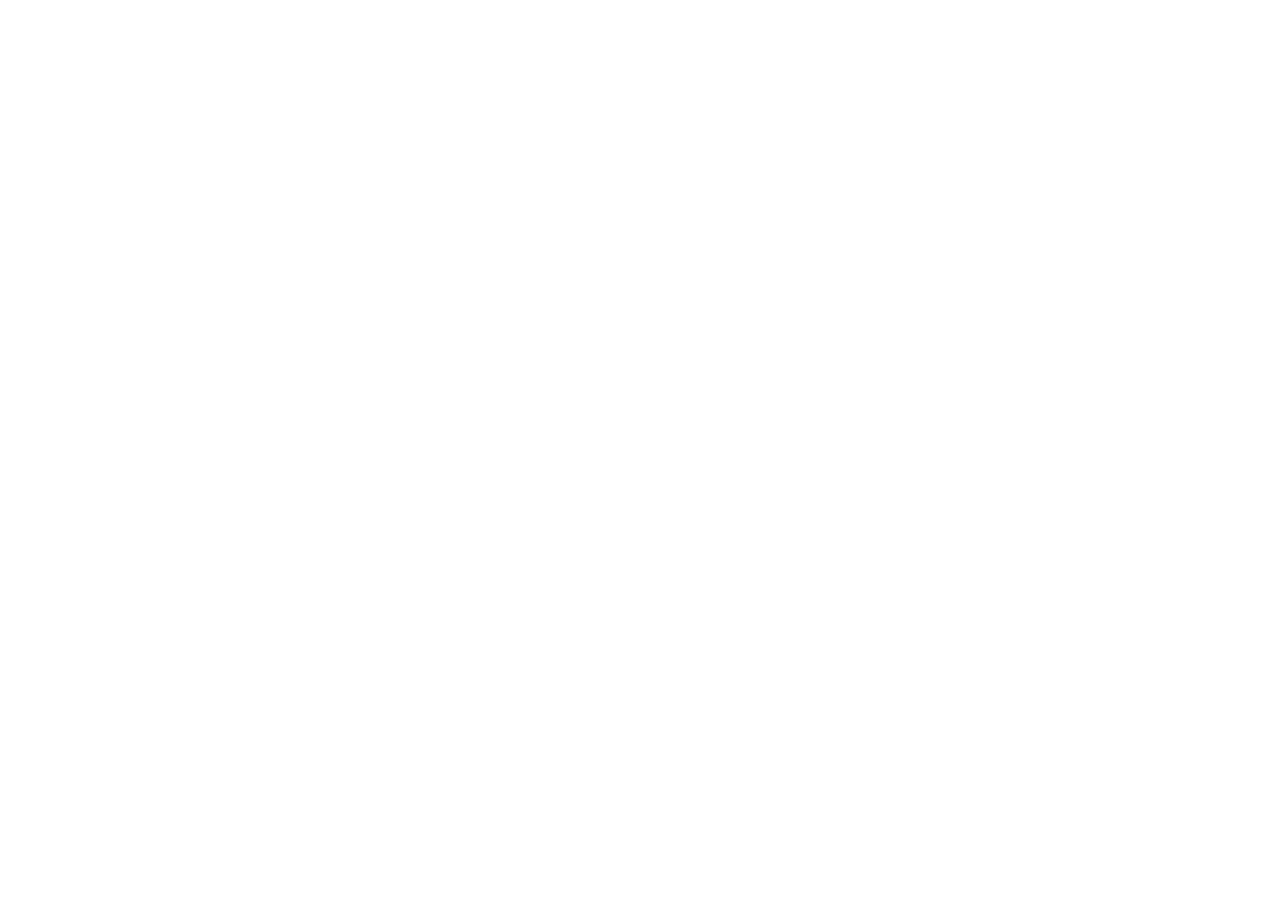
==== web/index.html @ 242f7103 "definindo estrutura web" ====
<!DOCTYPE html>
<html lang="pt-br">
<head>
  <meta charset="UTF-8">
  <meta name="viewport" content="width=device-width, initial-scale=1.0">

  <title>Le Violon | Luthieria (Exemplo de website)</title>

  <link rel="stylesheet" href="assets/css/normalize.css">
  <link rel="stylesheet" href="assets/css/reset.css">
  <link rel="stylesheet" href="assets/css/grid.css">
  <link rel="stylesheet" href="assets/css/styles.css">
</head>
<body>
  
 

  <script src="assets/js/main.js"></script>
</body>
</html>
---- web/assets/css/grid.css ----
*, *:before, *:after {
  -webkit-box-sizing: border-box; 
  -moz-box-sizing: border-box; 
  box-sizing: border-box;
}

.container {
	width: 960px;
	margin: 0 auto;
	padding: 0px;
	position: relative;
}

.container:after, .container:before {
	content: " ";
	display: table;
}

.container:after {
	clear: both;
}

.grid-1, .grid-2, .grid-3, .grid-4, .grid-5, .grid-6, .grid-7, .grid-8, .grid-9, .grid-10, .grid-11, .grid-12, .grid-13, .grid-14, .grid-15, .grid-16, .grid-1-3 {
	float: left;
	margin-left: 10px;
	margin-right: 10px;
}

.grid-1 	{width: 40px;}
.grid-2 	{width: 100px;}
.grid-3 	{width: 160px;}
.grid-4 	{width: 220px;}
.grid-5 	{width: 280px;}
.grid-6 	{width: 340px;}
.grid-7 	{width: 400px;}
.grid-8 	{width: 460px;}
.grid-9 	{width: 520px;}
.grid-10 	{width: 580px;}
.grid-11 	{width: 640px;}
.grid-12 	{width: 700px;}
.grid-13 	{width: 760px;}
.grid-14 	{width: 820px;}
.grid-15 	{width: 880px;}
.grid-16 	{width: 940px;}
.grid-1-3	{width: 300px;}
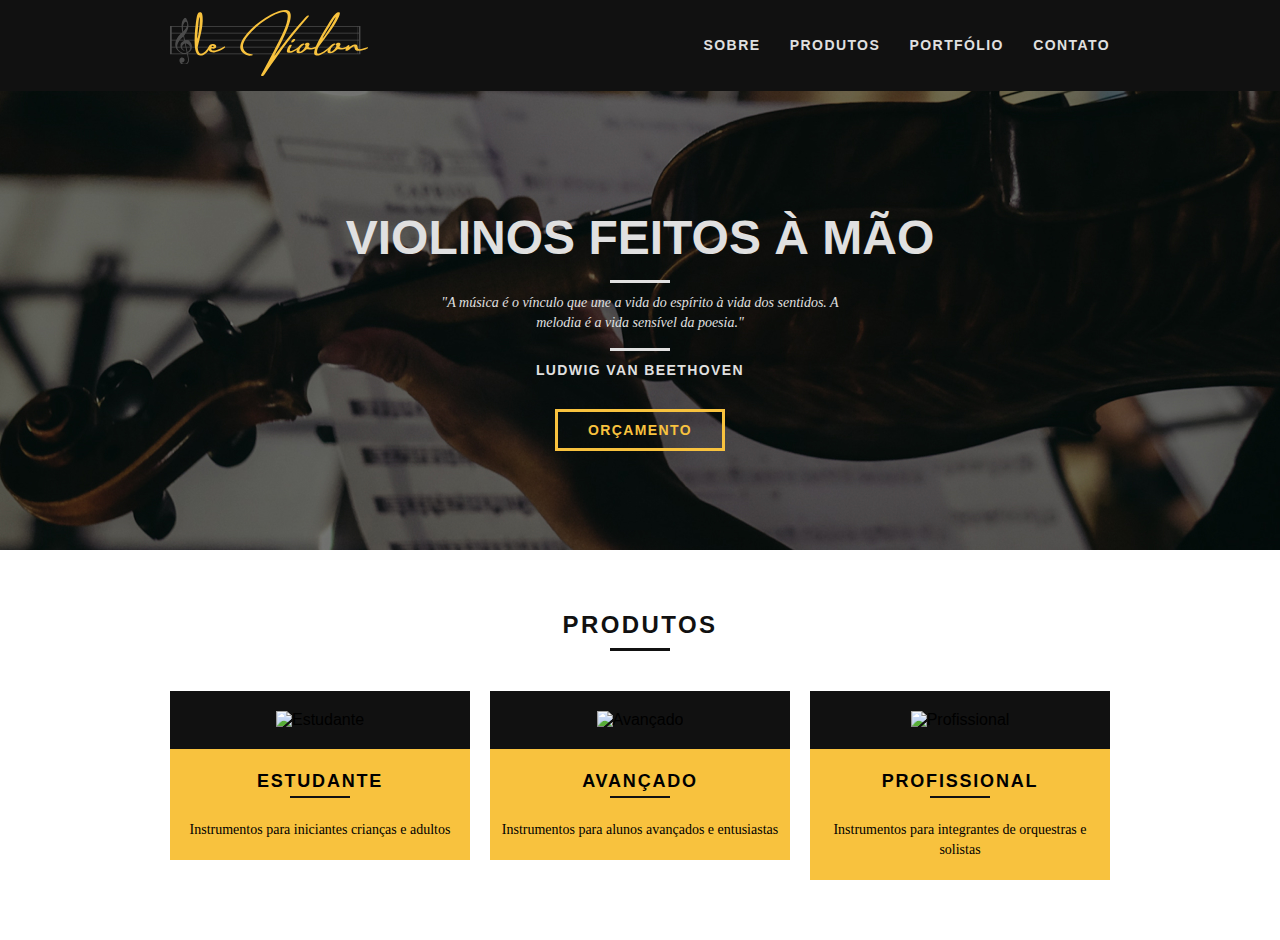
==== commit eadc1361: "header, intro, produtos" ====
--- a/web/index.html
+++ b/web/index.html
@@ -1,20 +1,77 @@
 <!DOCTYPE html>
 <html lang="pt-br">
-<head>
-  <meta charset="UTF-8">
-  <meta name="viewport" content="width=device-width, initial-scale=1.0">
+  <head>
+    <meta charset="UTF-8" />
+    <meta name="viewport" content="width=device-width, initial-scale=1.0" />
 
-  <title>Le Violon | Luthieria (Exemplo de website)</title>
+    <title>Le Violon | Luthieria (Exemplo de website)</title>
 
-  <link rel="stylesheet" href="assets/css/normalize.css">
-  <link rel="stylesheet" href="assets/css/reset.css">
-  <link rel="stylesheet" href="assets/css/grid.css">
-  <link rel="stylesheet" href="assets/css/styles.css">
-</head>
-<body>
-  
- 
+    <link rel="stylesheet" href="assets/css/normalize.css" />
+    <link rel="stylesheet" href="assets/css/reset.css" />
+    <link rel="stylesheet" href="assets/css/grid.css" />
+    <link rel="stylesheet" href="assets/css/styles.css" />
+  </head>
+  <body>
+    <header class="header">
+      <div class="container">
+        <a href="index.html" class="grid-4">
+          <img src="assets/img/logo2.svg" alt="LeViolon" />
+        </a>
+        <nav class="header_menu grid-12">
+          <ul>
+            <li><a href="sobre.html">Sobre</a></li>
+            <li><a href="produtos.html">Produtos</a></li>
+            <li><a href="portfolio.html">Portfólio</a></li>
+            <li><a href="contato.html">Contato</a></li>
+          </ul>
+        </nav>
+      </div>
+    </header>
 
-  <script src="assets/js/main.js"></script>
-</body>
-</html>+    <section class="introducao">
+      <div class="container">
+        <h1 class="titulo_grande">Violinos feitos à mão</h1>
+
+        <blockquote class="quote_externo">
+          <p>
+            "A música é o vínculo que une a vida do espírito à vida dos
+            sentidos. A melodia é a vida sensível da poesia."
+          </p>
+          <cite>LUDWIG VAN BEETHOVEN</cite>
+        </blockquote>
+        <a href="produtos.html" class="btn">Orçamento</a>
+      </div>
+    </section>
+
+    <section class="produtos container">
+      <h2 class="subtitulo">Produtos</h2>
+      <ul class="produtos_lista">
+        <li class="grid-1-3">
+          <div class="produtos_icone">
+            <img src="/assets/img/produtos/icone1.svg" alt="Estudante" />
+          </div>
+          <h3>Estudante</h3>
+          <p>Instrumentos para iniciantes crianças e adultos</p>
+        </li>
+        
+        <li class="grid-1-3">
+          <div class="produtos_icone">
+            <img src="/assets/img/produtos/icone2.svg" alt="Avançado" />
+          </div>
+          <h3>Avançado</h3>
+          <p>Instrumentos para alunos avançados e entusiastas</p>
+        </li>
+
+        <li class="grid-1-3">
+          <div class="produtos_icone">
+            <img src="/assets/img/produtos/icone3.svg" alt="Profissional" />
+          </div>
+          <h3>Profissional</h3>
+          <p>Instrumentos para integrantes de orquestras e solistas</p>
+        </li>
+      </ul>
+    </section>
+
+    <script src="assets/js/main.js"></script>
+  </body>
+</html>
--- a/web/assets/css/styles.css
+++ b/web/assets/css/styles.css
@@ -0,0 +1,182 @@
+/* Variaveis */
+:root {
+  --first-color: #F8C23E;
+
+  --black-color: #111;
+  --white-color: #e0e0e0;
+}
+
+/* Geral */
+body{
+  font-family: Arial, Helvetica, sans-serif;
+}
+
+p{
+  font-family: Georgia, 'Times New Roman', Times, serif;
+  font-size: 14px;
+  line-height: 20px;
+}
+
+.btn{
+  border: 3px solid var(--first-color);
+  padding: 10px 30px;
+  color: var(--first-color);
+  font-size: 14px;
+  text-transform: uppercase;
+  line-height: 20px;
+  letter-spacing: .1em;
+  font-weight: bold;
+  transition: .2s ease-in-out;
+}
+
+.btn:hover{
+  border-color: (var(--white-color));
+  color: var(--white-color);
+}
+
+.subtitulo{
+  font-weight: bold;
+  font-size: 24px;
+  line-height: 30px;
+  letter-spacing: .1em;
+  color: var(--black-color);
+  text-transform: uppercase;
+  text-align: center;
+  margin-bottom: 40px;
+}
+
+.subtitulo::after{
+  content: "";
+  display: block;
+  width: 60px;
+  height: 3px;
+  background: var(--black-color);
+  margin: 8px auto;
+}
+
+/* Header */
+.header {
+  position: fixed;
+  top: 0;
+  width: 100%;
+  background: var(--black-color);
+  padding: 10px 0;  
+}
+
+.header img{
+  width: 90%;
+  height: auto;
+}
+
+.header_menu {
+  text-align: right;
+}
+
+.header_menu ul li {
+  display: inline-block;
+  margin-left: 25px;
+  margin-top: 25px;
+}
+
+.header_menu ul li a{
+  text-transform: uppercase;
+  color: var(--white-color);
+  font-weight: bold;
+  letter-spacing: .1em;
+  font-size: 14px;
+  line-height: 20px;
+  padding: 10px 0;
+  transition: .2s ease-in-out;
+}
+
+.header_menu ul li a:hover{
+  color: var(--first-color);
+}
+
+/* Introdução */
+
+.introducao {
+  width: 100%;
+  height: 460px;
+  background: url(../img/bg-intro.jpg) no-repeat center;
+  background-size: cover;
+  margin-top: 90px;
+  text-align: center;
+  padding-top: 120px;
+}
+
+.introducao h1{
+  text-transform: uppercase;
+  color: var(--white-color);
+  font-size: 48px;
+  font-weight: bold;  
+}
+
+.quote_externo{
+  max-width: 400px;
+  margin: 0 auto;
+  color: var(--white-color);
+  margin-bottom: 40px;
+}
+
+.quote_externo p {
+  font-style: italic;
+}
+
+.quote_externo p::before,.quote_externo p::after{
+  content: "";
+  display: block;
+  width: 60px;
+  height: 3px;
+  background: var(--white-color);
+  margin: 15px auto 10px auto;
+} 
+
+.quote_externo cite {
+  font-style: normal;
+  font-weight: bold;
+  font-size: 14px;
+  letter-spacing: .1em;
+}
+
+/* Produtos */
+
+.produtos {
+  padding: 60px 0;
+}
+
+.produtos img{
+  width: 80%;
+}
+
+.produtos_lista li {
+  background-color: var(--first-color);
+  text-align: center;
+}
+
+.produtos_lista li h3{
+  font-weight: bold;
+  font-size: 18px;
+  line-height: 25px;
+  text-transform: uppercase;
+  letter-spacing: .1em;
+  margin-top: 20px;
+}
+
+.produtos_lista li h3::after{
+  content: "";
+  display: block;
+  width: 60px;
+  height: 2px;
+  background: var(--black-color);
+  margin: 2px auto;
+}
+
+.produtos_lista li p {
+  padding: 20px 10px;
+}
+
+.produtos_icone{
+  background-color: var(--black-color);
+  padding: 20px;  
+}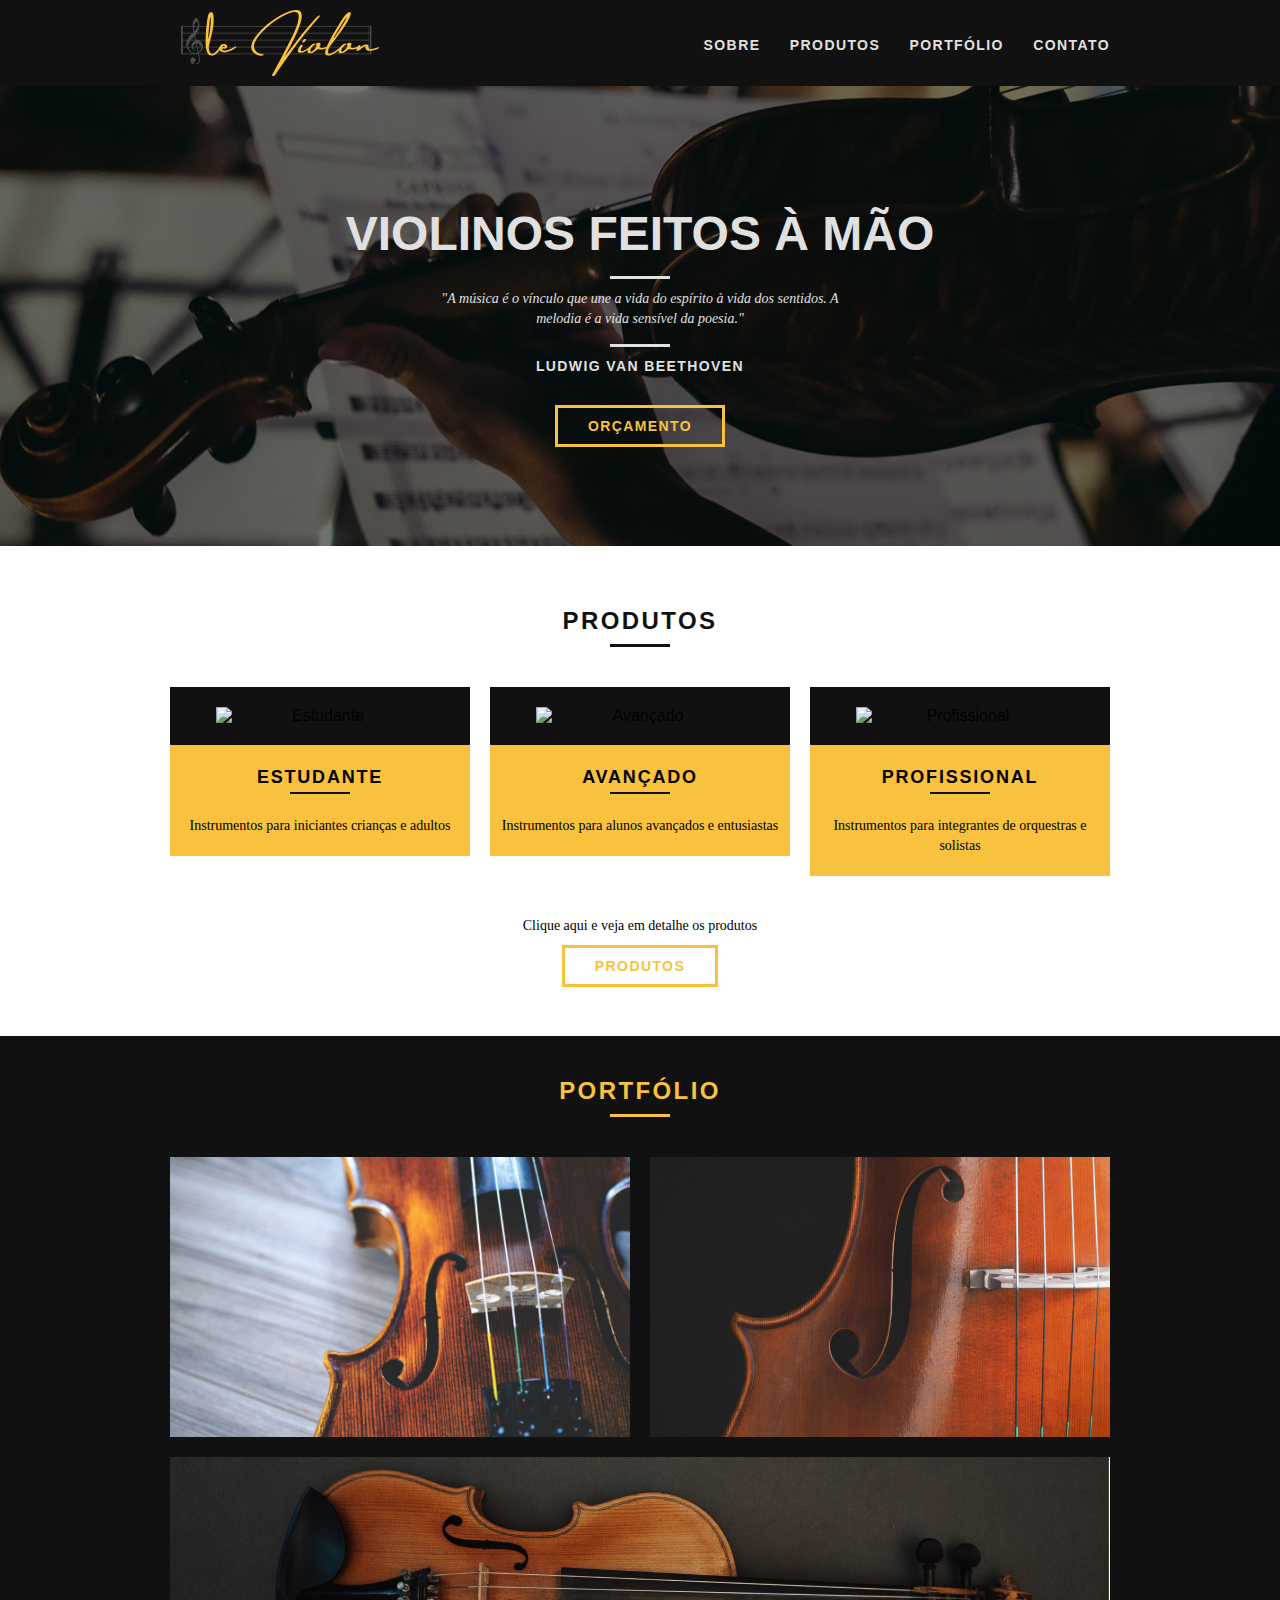
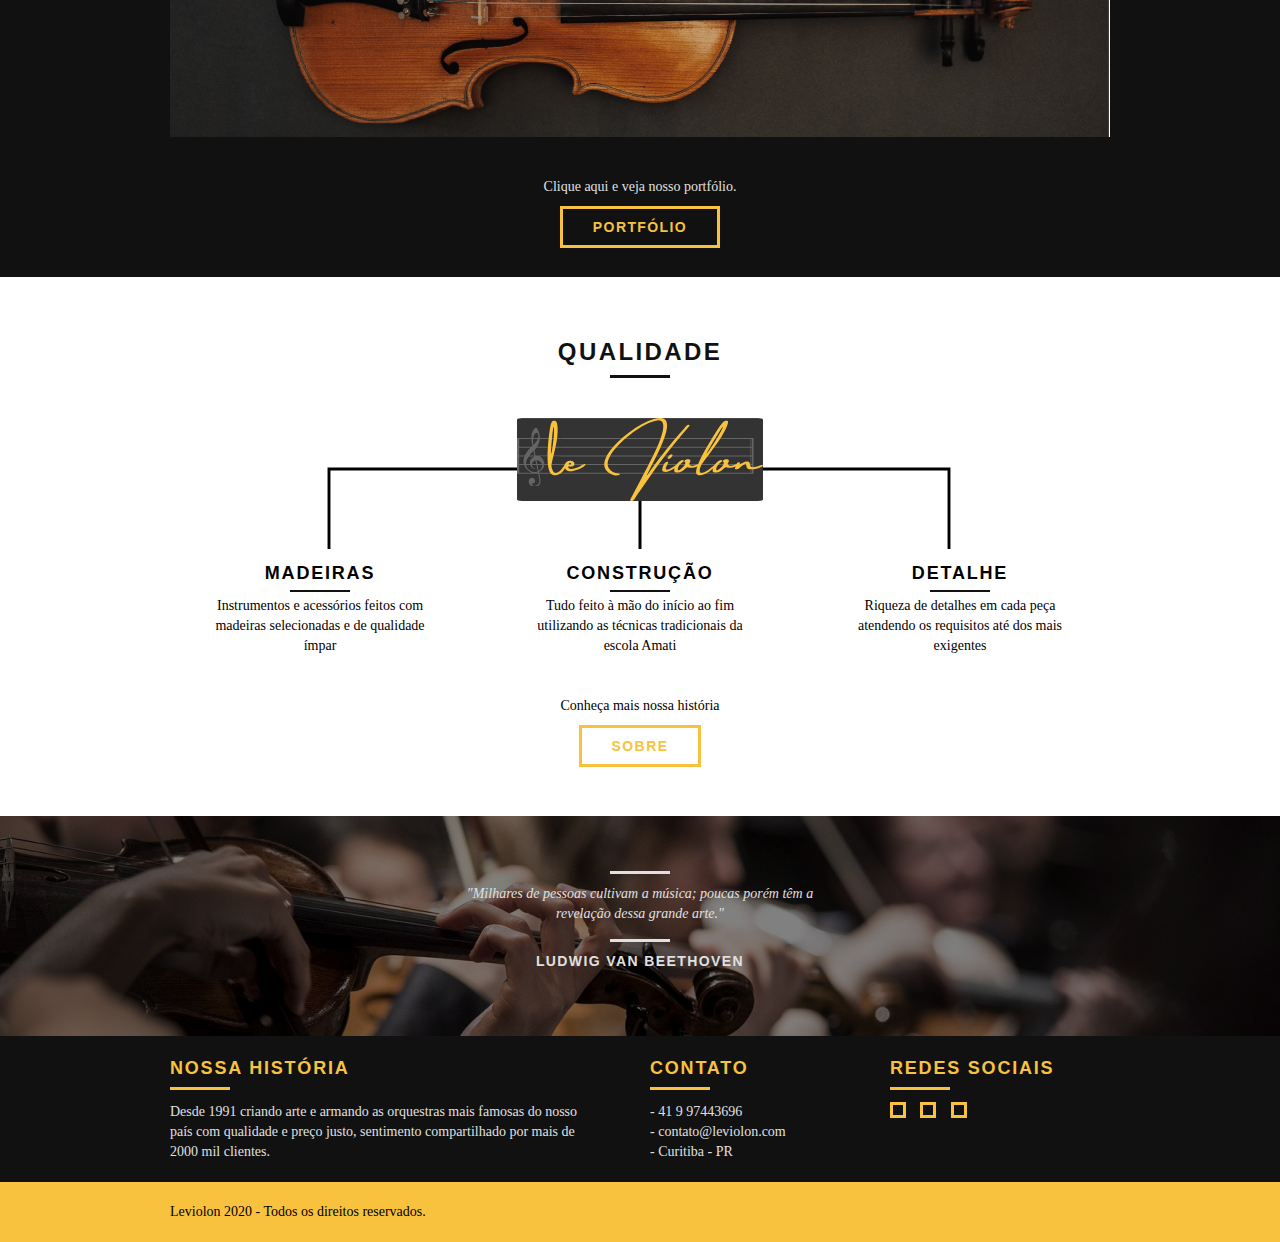
==== commit 1c6fd124: "criado responsivo de cada página" ====
--- a/web/index.html
+++ b/web/index.html
@@ -10,6 +10,7 @@
     <link rel="stylesheet" href="assets/css/reset.css" />
     <link rel="stylesheet" href="assets/css/grid.css" />
     <link rel="stylesheet" href="assets/css/styles.css" />
+    <link rel="stylesheet" href="assets/css/responsivo.css" />
   </head>
   <body>
     <header class="header">
@@ -53,7 +54,7 @@
           <h3>Estudante</h3>
           <p>Instrumentos para iniciantes crianças e adultos</p>
         </li>
-        
+
         <li class="grid-1-3">
           <div class="produtos_icone">
             <img src="/assets/img/produtos/icone2.svg" alt="Avançado" />
@@ -70,8 +71,121 @@
           <p>Instrumentos para integrantes de orquestras e solistas</p>
         </li>
       </ul>
+
+      <div class="call">
+        <p>Clique aqui e veja em detalhe os produtos</p>
+        <a href="produtos.html" class="btn btn-preto">Produtos</a>
+      </div>
+    </section>
+    <!--Fecha produtos-->
+
+    <section class="portfolio">
+      <div class="container">
+        <h2 class="subtitulo">Portfólio</h2>
+        <ul class="portfolio_lista">
+          <li class="grid-8"><img src="./assets/img/foto1.jpg" alt="" /></li>
+          <li class="grid-8"><img src="./assets/img/foto2.jpg" alt="" /></li>
+          <li class="grid-16"><img src="./assets/img/foto3.jpg" alt="" /></li>
+        </ul>
+        <div class="call">
+          <p>Clique aqui e veja nosso portfólio.</p>
+          <a href="portfolio.html" class="btn">Portfólio</a>
+        </div>
+      </div>
     </section>
 
+    <section class="qualidade container">
+      <h2 class="subtitulo">Qualidade</h2>
+      <img src="./assets/img/LogoQualidade.svg" alt="logoqualidade" />
+      <ul class="qualidade_lista">
+        <li class="grid-1-3">
+          <h3>Madeiras</h3>
+          <p>
+            Instrumentos e acessórios feitos com madeiras selecionadas e de
+            qualidade ímpar
+          </p>
+        </li>
+        <li class="grid-1-3">
+          <h3>Construção</h3>
+          <p>
+            Tudo feito à mão do início ao fim utilizando as técnicas
+            tradicionais da escola Amati
+          </p>
+        </li>
+        <li class="grid-1-3">
+          <h3>Detalhe</h3>
+          <p>
+            Riqueza de detalhes em cada peça atendendo os requisitos até dos
+            mais exigentes
+          </p>
+        </li>
+      </ul>
+      <div class="call">
+        <p>Conheça mais nossa história</p>
+        <a href="sobre.html" class="btn btn-preto">Sobre</a>
+      </div>
+    </section>
+
+    <section class="quebra">
+      <blockquote class="quote_externo container">
+        <p>
+          "Milhares de pessoas cultivam a música; poucas porém têm a revelação
+          dessa grande arte."
+        </p>
+        <cite>LUDWIG VAN BEETHOVEN</cite>
+      </blockquote>
+    </section>
+
+    <footer>
+      <div class="footer">
+        <div class="container">
+          <div class="grid-8 footer-historia">
+            <h3>Nossa História</h3>
+            <p>
+              Desde 1991 criando arte e armando as orquestras mais famosas do
+              nosso país com qualidade e preço justo, sentimento compartilhado
+              por mais de 2000 mil clientes.
+            </p>
+          </div>
+
+          <div class="grid-4 footer-contato">
+            <h3>Contato</h3>
+            <ul>
+              <li>- 41 9 97443696</li>
+              <li>- contato@leviolon.com</li>
+              <li>- Curitiba - PR</li>
+            </ul>
+          </div>
+
+          <div class="grid-4 footer-redes">
+            <h3>Redes Sociais</h3>
+            <ul>
+              <li>
+                <a href="#" target="_blank"
+                  ><img src="/assets/img/sociais/facebook.svg" alt=""
+                /></a>
+              </li>
+              <li>
+                <a href="#" target="_blank"
+                  ><img src="/assets/img/sociais/instagram.svg" alt=""
+                /></a>
+              </li>
+              <li>
+                <a href="#" target="_blank"
+                  ><img src="/assets/img/sociais/youtube.svg" alt=""
+                /></a>
+              </li>
+            </ul>
+          </div>
+        </div>
+      </div>
+
+      <div class="copyright">
+        <div class="container">
+          <p class="grid-16">Leviolon 2020 - Todos os direitos reservados.</p>
+        </div>
+      </div>
+    </footer>
     <script src="assets/js/main.js"></script>
   </body>
 </html>
--- a/web/assets/css/grid.css
+++ b/web/assets/css/grid.css
@@ -1,45 +1,184 @@
-*, *:before, *:after {
-  -webkit-box-sizing: border-box; 
-  -moz-box-sizing: border-box; 
+*,
+*:before,
+*:after {
+  -webkit-box-sizing: border-box;
+  -moz-box-sizing: border-box;
   box-sizing: border-box;
 }
 
 .container {
-	width: 960px;
-	margin: 0 auto;
-	padding: 0px;
-	position: relative;
+  width: 960px;
+  margin: 0 auto;
+  padding: 0px;
+  position: relative;
 }
 
-.container:after, .container:before {
-	content: " ";
-	display: table;
+.container:after,
+.container:before {
+  content: " ";
+  display: table;
 }
 
 .container:after {
-	clear: both;
+  clear: both;
 }
 
-.grid-1, .grid-2, .grid-3, .grid-4, .grid-5, .grid-6, .grid-7, .grid-8, .grid-9, .grid-10, .grid-11, .grid-12, .grid-13, .grid-14, .grid-15, .grid-16, .grid-1-3 {
-	float: left;
-	margin-left: 10px;
-	margin-right: 10px;
+.grid-1,
+.grid-2,
+.grid-3,
+.grid-4,
+.grid-5,
+.grid-6,
+.grid-7,
+.grid-8,
+.grid-9,
+.grid-10,
+.grid-11,
+.grid-12,
+.grid-13,
+.grid-14,
+.grid-15,
+.grid-16,
+.grid-1-3 {
+  float: left;
+  margin-left: 10px;
+  margin-right: 10px;
 }
 
-.grid-1 	{width: 40px;}
-.grid-2 	{width: 100px;}
-.grid-3 	{width: 160px;}
-.grid-4 	{width: 220px;}
-.grid-5 	{width: 280px;}
-.grid-6 	{width: 340px;}
-.grid-7 	{width: 400px;}
-.grid-8 	{width: 460px;}
-.grid-9 	{width: 520px;}
-.grid-10 	{width: 580px;}
-.grid-11 	{width: 640px;}
-.grid-12 	{width: 700px;}
-.grid-13 	{width: 760px;}
-.grid-14 	{width: 820px;}
-.grid-15 	{width: 880px;}
-.grid-16 	{width: 940px;}
-.grid-1-3	{width: 300px;}+.grid-1 {
+  width: 40px;
+}
+.grid-2 {
+  width: 100px;
+}
+.grid-3 {
+  width: 160px;
+}
+.grid-4 {
+  width: 220px;
+}
+.grid-5 {
+  width: 280px;
+}
+.grid-6 {
+  width: 340px;
+}
+.grid-7 {
+  width: 400px;
+}
+.grid-8 {
+  width: 460px;
+}
+.grid-9 {
+  width: 520px;
+}
+.grid-10 {
+  width: 580px;
+}
+.grid-11 {
+  width: 640px;
+}
+.grid-12 {
+  width: 700px;
+}
+.grid-13 {
+  width: 760px;
+}
+.grid-14 {
+  width: 820px;
+}
+.grid-15 {
+  width: 880px;
+}
+.grid-16 {
+  width: 940px;
+}
+.grid-1-3 {
+  width: 300px;
+}
+
+@media only screen and (min-width: 788px) and (max-width: 979px) {
+  .container {
+    width: 768px;
+  }
+
+  .grid-1 {
+    width: 28px;
+  }
+  .grid-2 {
+    width: 76px;
+  }
+  .grid-3 {
+    width: 124px;
+  }
+  .grid-4 {
+    width: 172px;
+  }
+  .grid-5 {
+    width: 220px;
+  }
+  .grid-6 {
+    width: 268px;
+  }
+  .grid-7 {
+    width: 316px;
+  }
+  .grid-8 {
+    width: 364px;
+  }
+  .grid-9 {
+    width: 412px;
+  }
+  .grid-10 {
+    width: 460px;
+  }
+  .grid-11 {
+    width: 508px;
+  }
+  .grid-12 {
+    width: 556px;
+  }
+  .grid-13 {
+    width: 604px;
+  }
+  .grid-14 {
+    width: 652px;
+  }
+  .grid-15 {
+    width: 700px;
+  }
+  .grid-16 {
+    width: 748px;
+  }
+  .grid-1-3 {
+    width: 236px;
+  }
+}
+
+@media only screen and (max-width: 787px) {
+  .container {
+    width: 300px;
+  }
+
+  .grid-1,
+  .grid-2,
+  .grid-3,
+  .grid-4,
+  .grid-5,
+  .grid-6,
+  .grid-7,
+  .grid-8,
+  .grid-9,
+  .grid-10,
+  .grid-11,
+  .grid-12,
+  .grid-13,
+  .grid-14,
+  .grid-15,
+  .grid-16,
+  .grid-1-3 {
+	width: 300px;
+	margin: 0 0 20px 0;
+	float: none;
+  }
+}
--- a/web/assets/css/styles.css
+++ b/web/assets/css/styles.css
@@ -17,6 +17,12 @@
   line-height: 20px;
 }
 
+img {
+  display: block;
+  margin: auto;  
+  max-width: 100%;
+}
+
 .btn{
   border: 3px solid var(--first-color);
   padding: 10px 30px;
@@ -34,6 +40,11 @@
   color: var(--white-color);
 }
 
+.btn.btn-preto:hover{
+  color: var(--black-color);
+  border-color: var(--black-color);
+}
+
 .subtitulo{
   font-weight: bold;
   font-size: 24px;
@@ -54,13 +65,32 @@
   margin: 8px auto;
 }
 
+.subtitulo-interno{
+  font-weight: bold;
+  font-size: 24px;
+  line-height: 30px;
+  letter-spacing: .1em;
+  color: var(--black-color);
+  text-transform: uppercase;
+  margin-bottom: 20px;  
+}
+
+.subtitulo-interno::after{
+  content: "";
+  display: block;
+  width: 60px;
+  height: 3px;
+  background: var(--black-color);  
+  margin: 8px 0;
+}
 /* Header */
 .header {
   position: fixed;
   top: 0;
   width: 100%;
   background: var(--black-color);
-  padding: 10px 0;  
+  padding: 10px 0; 
+  z-index: 10;
 }
 
 .header img{
@@ -93,6 +123,10 @@
   color: var(--first-color);
 }
 
+.header_menu ul li a.menu_ativo{
+  color: var(--first-color);
+}
+
 /* Introdução */
 
 .introducao {
@@ -100,7 +134,7 @@
   height: 460px;
   background: url(../img/bg-intro.jpg) no-repeat center;
   background-size: cover;
-  margin-top: 90px;
+  margin-top: 86px;
   text-align: center;
   padding-top: 120px;
 }
@@ -139,6 +173,31 @@
   letter-spacing: .1em;
 }
 
+/* Introdução interna */
+.introducao-interna {
+  width: 100%;
+  margin-top: 86px;
+  height: 160px;
+  text-align: center;
+  color: var(--white-color);
+  padding-top: 40px;
+}
+
+.introducao-interna h1{
+  text-transform: uppercase;
+  font-size: 36px;
+  font-weight: bold;  
+}
+
+.introducao-interna h1:after {
+  content: "";
+  display: block;
+  width: 60px;
+  height: 3px;
+  background: var(--white-color);
+  margin: 6px auto 10px auto;
+}
+
 /* Produtos */
 
 .produtos {
@@ -179,4 +238,161 @@
 .produtos_icone{
   background-color: var(--black-color);
   padding: 20px;  
+}
+
+.call {
+  text-align: center;
+  padding-top: 40px;
+  clear: both;
+}
+
+.call p {
+  margin-bottom: 20px;
+}
+
+/* PORTFÓLIO */
+
+.portfolio {
+  width: 100%;
+  background: var(--black-color);
+  padding: 40px 0;
+}
+
+.portfolio .subtitulo {
+  color: var(--first-color);
+}
+
+.portfolio .subtitulo::after{
+  background: var(--first-color);
+}
+
+.portfolio_lista li:last-child{
+  margin-top: 20px;
+}
+
+.portfolio .call p {
+  color: var(--white-color);
+}
+
+/* QUALIDADE */
+
+.qualidade {
+  padding: 60px 0;
+}
+
+.qualidade::after{
+  content: "";
+  width: 634px;
+  height: 83px;
+  display: block;
+  background: url("../img/linhas-qualidade.svg") no-repeat center;
+  position: absolute;
+  top: 189px;
+  right: 164px;
+  z-index: -1;
+}
+
+.qualidade img {
+  border-radius: 2%;
+  margin: 0 auto;  
+}
+
+.qualidade_lista{
+  padding-top: 40px;
+  overflow: auto; /* clear fix */
+}
+
+.qualidade_lista li {
+  text-align: center;
+  padding: 0 40px;
+}
+
+.qualidade_lista li h3{
+  font-weight: bold;
+  font-size: 18px;
+  line-height: 25px;
+  text-transform: uppercase;
+  letter-spacing: .1em;
+  margin-top: 20px;
+}
+
+.qualidade_lista li h3::after{
+  content: "";
+  display: block;
+  width: 60px;
+  height: 2px;
+  background: var(--black-color);
+  margin: 4px auto;
+}
+
+.quebra {
+  width: 100%;
+  height: 220px;
+  background: url("../img/bg-footer.jpg") no-repeat center;
+  background-size: cover;
+  text-align: center;
+  padding-top: 40px;
+}
+
+.quebra .quote-externo {
+  max-width: 400px;
+}
+
+/* FOOTER */
+
+.footer {
+  width: 100%;
+  background: var(--black-color);
+  color: var(--white-color);
+  padding: 20px 0;
+}
+
+.footer h3 {
+  text-transform: uppercase;
+  font-size: 18px;
+  line-height: 25px;
+  color: var(--first-color);
+  letter-spacing: .1em;
+  font-weight: bold;
+}
+
+.footer h3:after {
+  content: "";
+  display: block;
+  width: 60px;
+  height: 3px;
+  background: var(--first-color);
+  margin: 6px 0 12px 0;
+}
+
+.footer-historia {
+  padding-right: 40px;
+}
+
+.footer-contato ul li {
+  font-size: 14px;
+  line-height: 20px;
+  font-family: Georgia, 'Times New Roman', Times, serif;
+}
+
+.footer-redes ul li {
+  display: inline-block;
+  margin-right: 10px;
+}
+
+.footer-redes ul li a {
+  border: 3px solid #F8C23E;
+  display: block;
+  padding: 5px;
+  transition: .2s ease-in-out;
+}
+
+.footer-redes ul li a:hover {
+  border-color: #fff;
+}
+
+.copyright {
+  width: 100%;
+  background: var(--first-color);
+  padding: 20px 0;
 }--- a/web/assets/css/responsivo.css
+++ b/web/assets/css/responsivo.css
@@ -0,0 +1,165 @@
+/* Estilo para tablet */
+@media only screen and (min-width: 788px) and (max-width: 979px) {
+  .header {
+    padding: 20px;
+  }
+
+  /*Qualidade home*/
+  .qualidade::after {
+    right: 69px;
+  }
+
+  .qualidade_lista li {
+    text-align: center;
+    padding: 0 10px;
+  }
+
+  /* Produto*/
+  .produto_item h2 {
+    top: -150px;
+    margin-bottom: -56px;
+  }
+
+  .produto_icone {    
+    padding: 23px 0;
+  }
+
+  .produto_info p {    
+    height: 122px;
+    font-size: 14px;
+    line-height: 20px;
+    padding: 20px 30px;
+  }
+
+  .produto_info ul li {
+    width: 181px;
+    height: 49px;
+  }
+
+  /*Footer*/
+  .footer-redes ul li a {
+    border: 3px solid #f8c23e;
+    display: block;
+    padding: 5px;
+    transition: 0.2s ease-in-out;
+  }
+
+  .footer-redes ul li a img {
+    width: 26px;
+    height: 26px;
+  }
+} /*Fim tablet*/
+
+/* Estilo para Smartphones */
+@media only screen and (max-width: 787px) {
+  .header {
+    position: relative;
+    padding-bottom: 0;
+  }
+
+  .header img {
+    margin: 0 auto 20px auto;
+  }
+
+  .header_menu {
+    text-align: center;
+  }
+
+  .header_menu ul li {
+    margin: 5px;
+  }
+
+  .header_menu ul li a {
+    text-transform: uppercase;
+    border: 3px solid #fff;
+    width: 136px;
+    display: block;
+    float: left;
+  }
+
+  .header_menu ul li a:hover {
+    border-color: #f8c23e;
+  }
+
+  .header_menu ul li a.menu_ativo {
+    border-color: #f8c23e;
+  }
+
+  /*Introdução*/
+  .introducao {
+    margin-top: 0;
+    padding-top: 40px;
+    background: url("../img/bg-intro-mobile.jpg") no-repeat center;
+    background-size: cover;
+  }
+
+  .introducao h1 {
+    font-size: 36px;
+  }
+
+  /* Introdução interna */
+  .introducao-interna {
+    margin-top: 0px;
+  }
+
+  /*Sobre*/
+  .missao_sobre p {
+    padding-right: 0px;
+    font-size: 14px;
+    line-height: 25px;
+  }
+
+  .missao_sobre ul li {
+    font-size: 14px;
+    line-height: 25px;
+  }
+  /*Call*/
+  .call {
+    padding-top: 10px;
+  }
+
+  /*Qualidade home*/
+  .qualidade::after {
+    display: none;
+  }
+
+  /* Produto*/
+  .produto_item h2 {
+    top: -100px;
+    margin-bottom: -70px;
+  }
+
+  .produto_icone {    
+    padding: 23px 0;
+  }
+
+  .produto_info p {    
+    height: auto;
+    font-size: 14px;
+    line-height: 20px;
+    padding: 20px 30px;
+  }
+
+  .produto_info ul li {
+    width: 149px;
+    height: 49px;
+    font-size: 14px;
+    line-height: 20px;
+    padding-top: 14px;
+  }
+
+  .form {
+    padding-right: 0px;
+  }
+
+  .orcamento_dados ul {
+    padding-right: 0px;
+}
+
+/*Contato*/
+.form_contato {
+  padding-right: 0px;
+  margin-bottom: 40px;
+}
+
+} /*Fim mobile*/
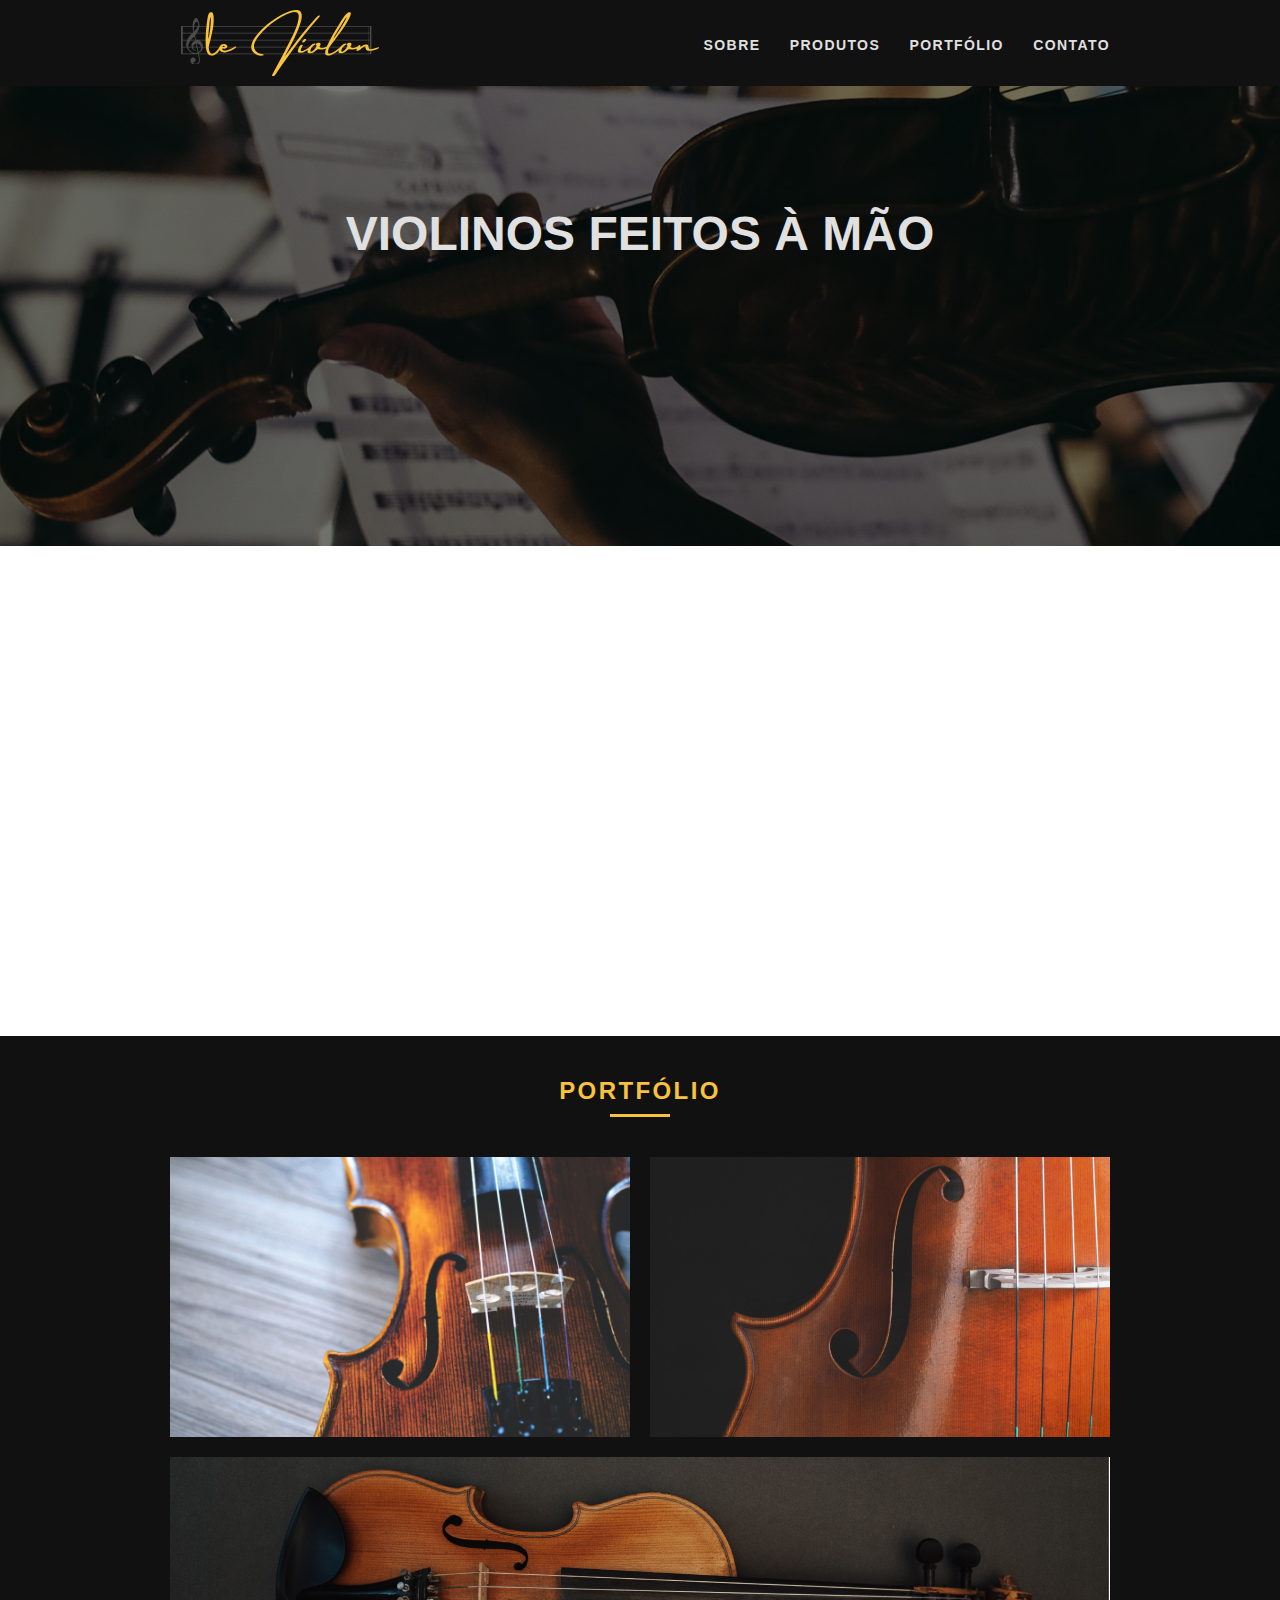
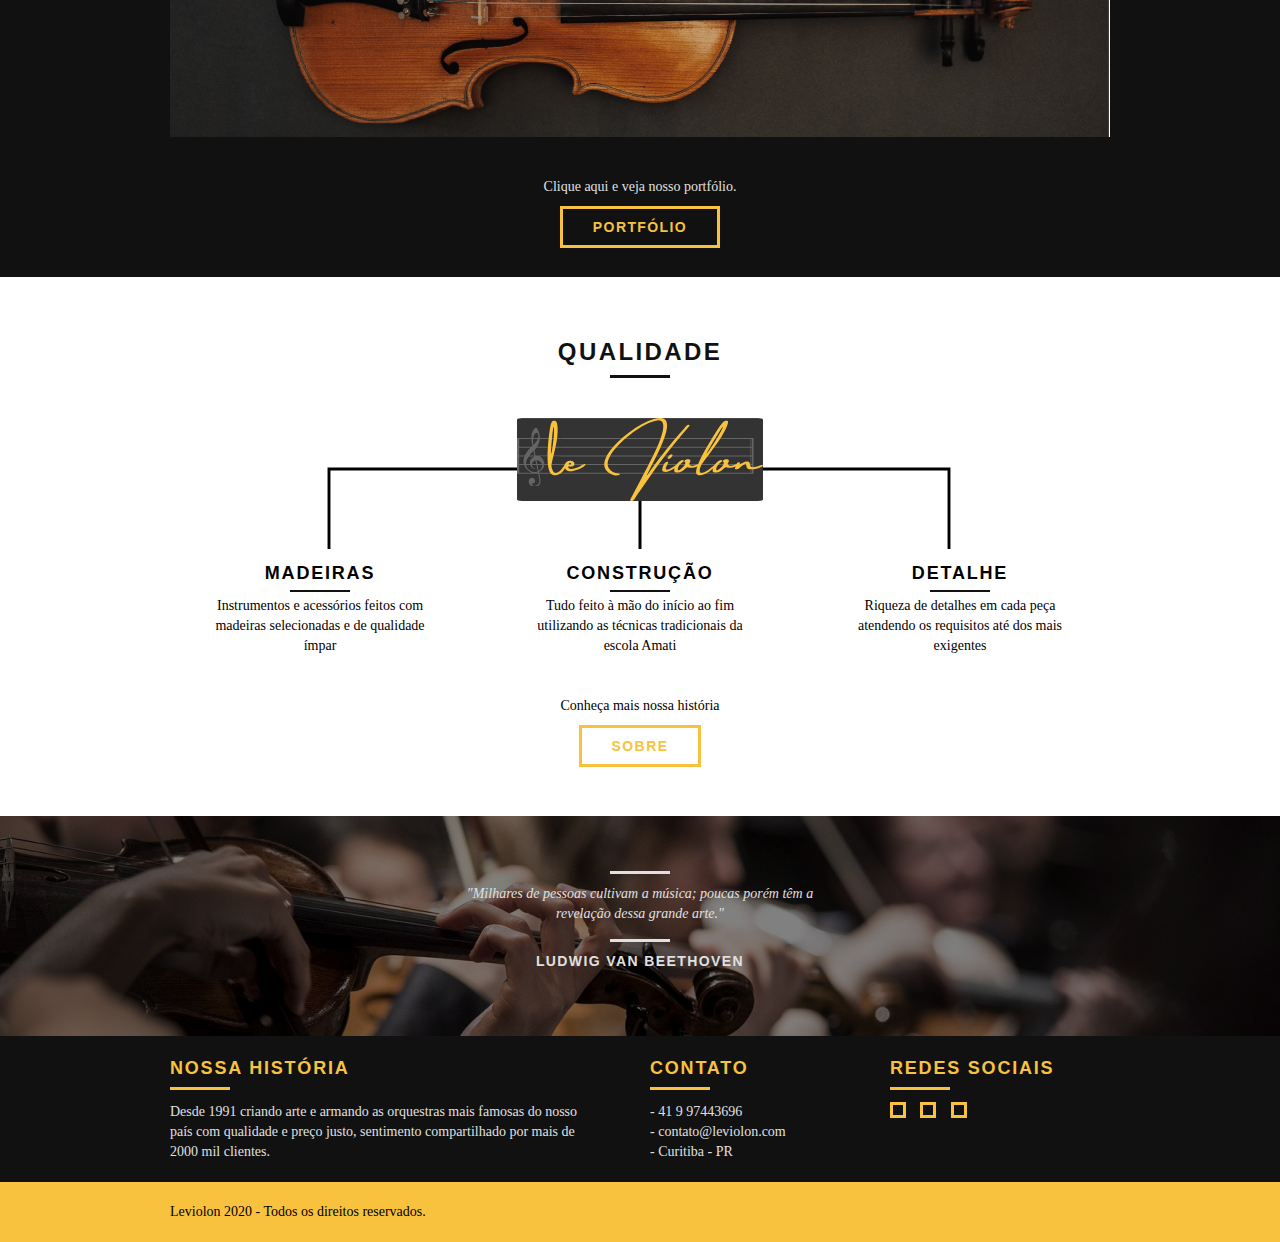
==== commit 1807ed1d: "Animações e formulários" ====
--- a/web/index.html
+++ b/web/index.html
@@ -11,6 +11,7 @@
     <link rel="stylesheet" href="assets/css/grid.css" />
     <link rel="stylesheet" href="assets/css/styles.css" />
     <link rel="stylesheet" href="assets/css/responsivo.css" />
+    <script>document.documentElement.classList.add("js");</script>
   </head>
   <body>
     <header class="header">
@@ -31,20 +32,20 @@
 
     <section class="introducao">
       <div class="container">
-        <h1 class="titulo_grande">Violinos feitos à mão</h1>
+        <h1 class="fadeInDown" data-anime="400">Violinos feitos à mão</h1>
 
-        <blockquote class="quote_externo">
+        <blockquote class="quote_externo fadeInDown" data-anime="800">
           <p>
             "A música é o vínculo que une a vida do espírito à vida dos
             sentidos. A melodia é a vida sensível da poesia."
           </p>
           <cite>LUDWIG VAN BEETHOVEN</cite>
         </blockquote>
-        <a href="produtos.html" class="btn">Orçamento</a>
+        <a href="produtos.html" class="btn" data-anime="1200">Orçamento</a>
       </div>
     </section>
 
-    <section class="produtos container">
+    <section class="produtos container fadeInDown" data-anime="1600">
       <h2 class="subtitulo">Produtos</h2>
       <ul class="produtos_lista">
         <li class="grid-1-3">
@@ -186,6 +187,8 @@
         </div>
       </div>
     </footer>
+    <script src="assets/js/simple-slide.js"></script>
+    <script src="assets/js/simple-anime.js"></script>
     <script src="assets/js/main.js"></script>
   </body>
 </html>
--- a/web/assets/css/styles.css
+++ b/web/assets/css/styles.css
@@ -395,4 +395,84 @@
   width: 100%;
   background: var(--first-color);
   padding: 20px 0;
+}
+
+/*JAVASCRIPT*/
+/* Css do slide */
+.js [data-slide] {
+  position: relative;
+}
+.js [data-slide] > * {
+  position: absolute;
+  top: 0px;
+  opacity: 0;
+}
+.js [data-slide] > .active {
+  position: relative;
+  opacity: 1;
+  transition: opacity 500ms;
+  z-index: 1;
+}
+
+.js [data-slide-nav] {
+  display: block;
+  text-align: center;
+  margin-top: 20px;
+}
+
+.js [data-slide-nav] button {
+  display: inline-block;
+  width: 12px;
+  height: 12px;
+  margin: 4px;
+  border: none;
+  padding: 0px;
+  border-radius: 6px;
+  text-indent: -99px;
+  overflow: hidden;
+  background: #1d1d1d;
+  cursor: pointer;
+}
+
+.js [data-slide-nav] button.active {
+  background: #F8C23E;
+}
+
+/*CSS animação*/
+.js [data-anime] {
+  opacity: 0;
+}
+
+/* 7 CSS personalizado dependendo da animação desejada */
+.js .fadeInDown {
+  transform: translate3d(0,-20px,0);
+}
+.js .fadeInUp {
+  transform: translate3d(0,20px,0);
+}
+.js .fadeInRight {
+  transform: translate3d(20px,0,0);
+}
+.js .fadeInLeft {
+  transform: translate3d(-20px,0,0);
+}
+
+.js .anime {
+  opacity: 1;
+  transform: none;
+  transition: transform .8s, opacity .8s;
+}
+
+.nao-aparece {
+  visibility: hidden;
+  position: absolute;
+  height: 0px;
+}
+
+#form-sucesso {
+  color: #31aa39
+}
+
+#form-erro {
+  color: #f64540
 }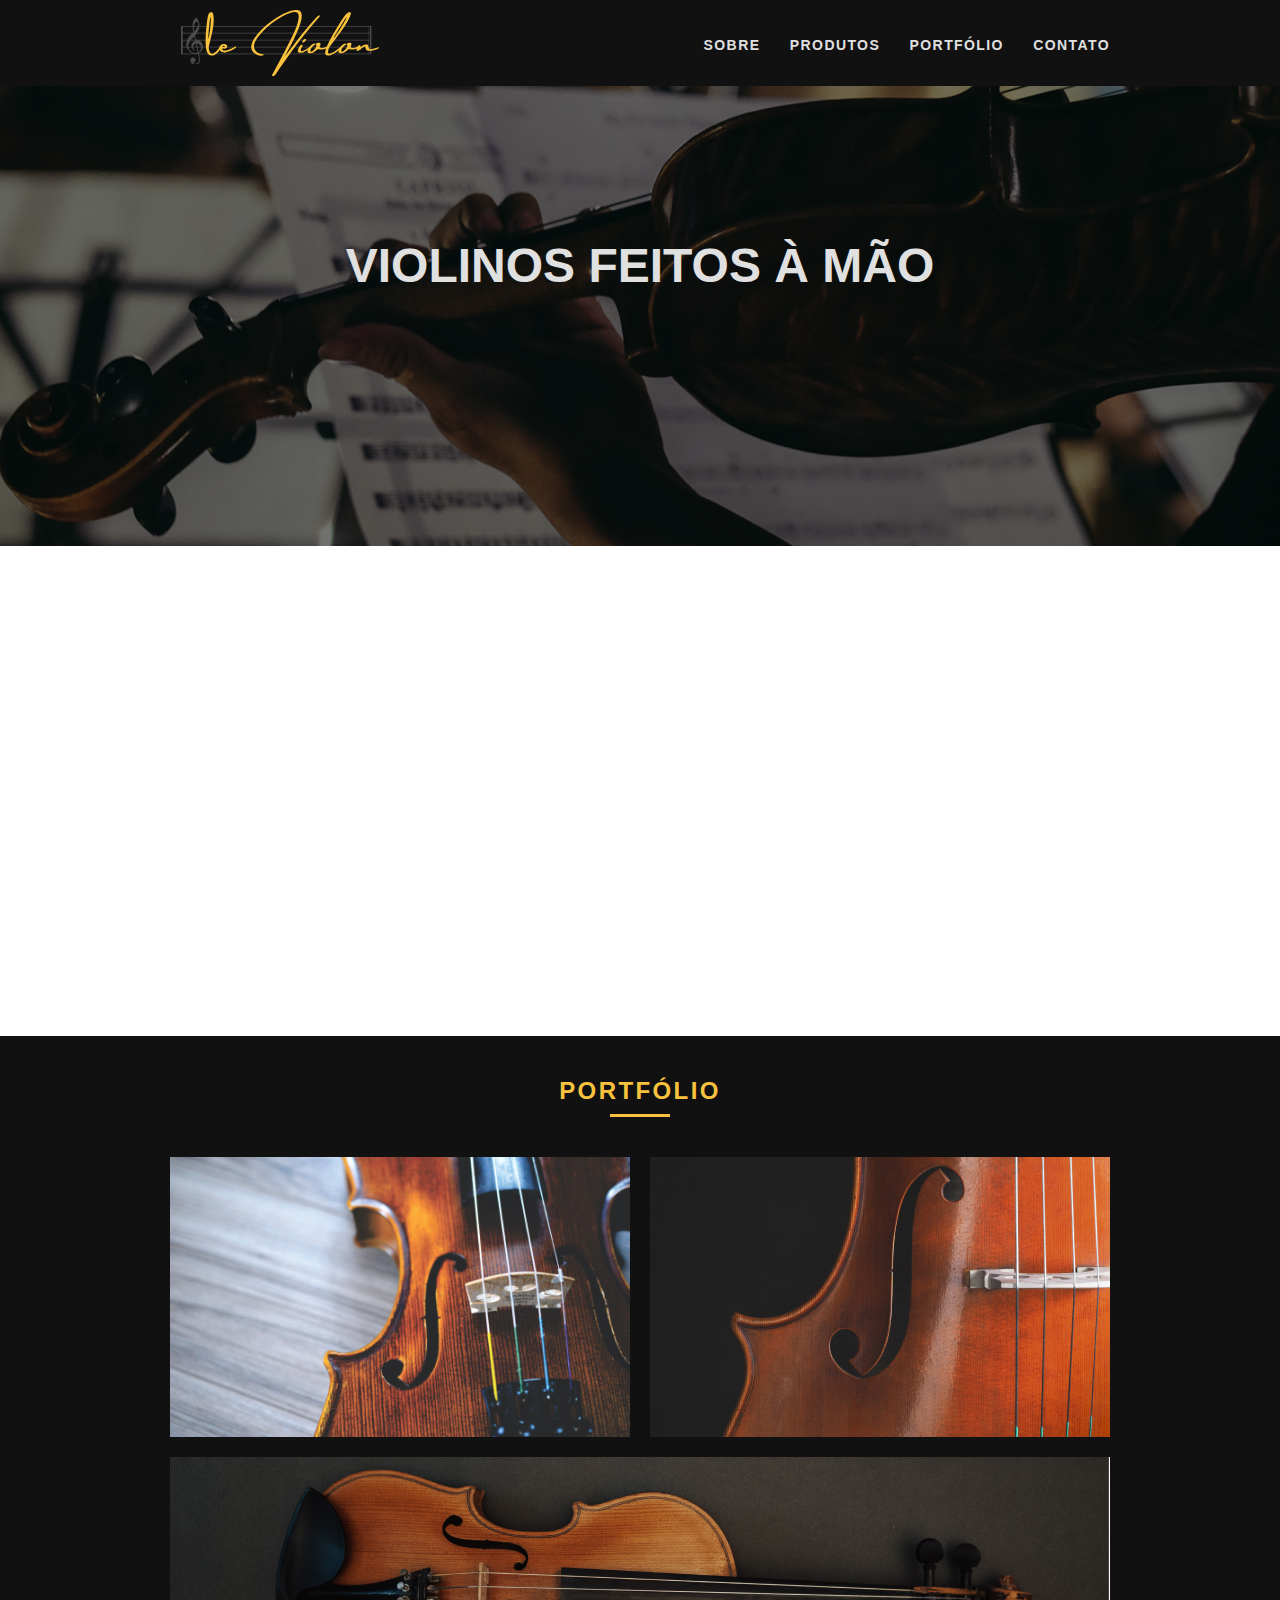
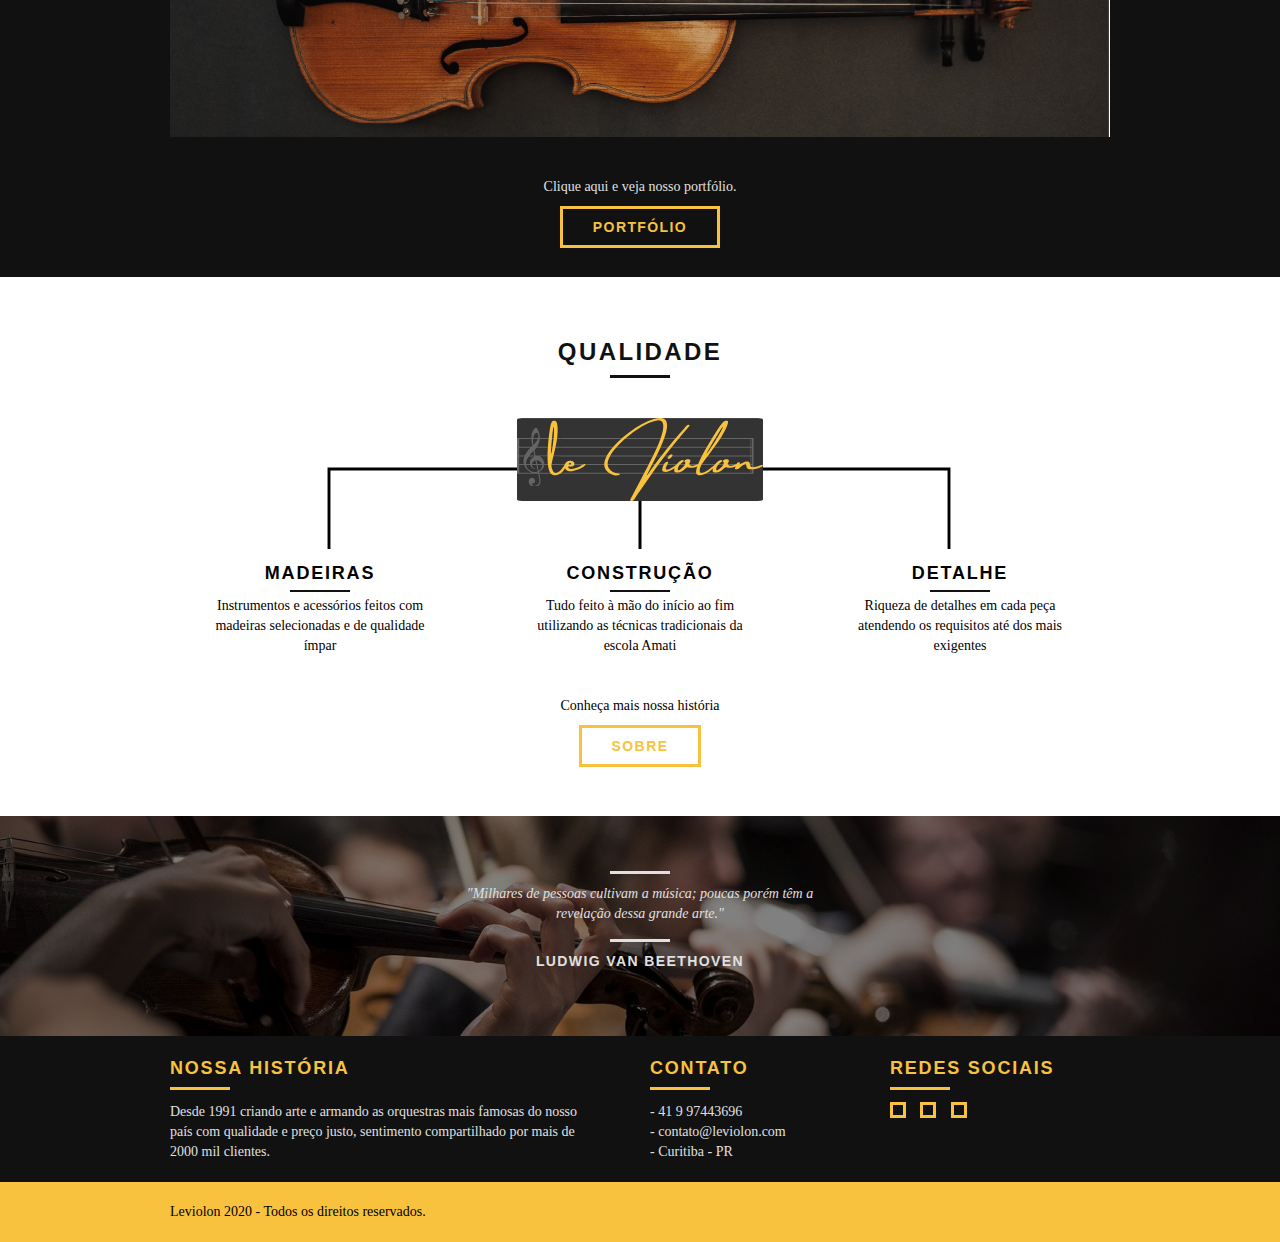
==== commit 9e052406: "SEO e Otimização" ====
--- a/web/index.html
+++ b/web/index.html
@@ -4,14 +4,27 @@
     <meta charset="UTF-8" />
     <meta name="viewport" content="width=device-width, initial-scale=1.0" />
 
-    <title>Le Violon | Luthieria (Exemplo de website)</title>
-
-    <link rel="stylesheet" href="assets/css/normalize.css" />
-    <link rel="stylesheet" href="assets/css/reset.css" />
-    <link rel="stylesheet" href="assets/css/grid.css" />
-    <link rel="stylesheet" href="assets/css/styles.css" />
-    <link rel="stylesheet" href="assets/css/responsivo.css" />
-    <script>document.documentElement.classList.add("js");</script>
+    <title>Le Violon | Luthieria</title>
+    <meta
+      name="descrption"
+      content="Seu instrumento do seu jeito. Encomendo o seu agora mesmo para todos os níveis de experiência"
+    />
+
+    <meta property="og:type" content="website">
+    <meta property="og:title" content="Le Violon | Luthieri" />
+    <meta
+      property="og:description"
+      content="Seu instrumento do seu jeito. Encomendo o seu agora mesmo para todos os níveis de experiência"
+    />
+    <meta property="og:url" content="http://leviolon.com" />
+    <meta property="og:image" content="http://leviolon.com/img/og-image.png" />
+
+    <link rel="shortcut icon" href="./assets/img/favicon.ico" type="image/x-icon" />
+
+    <link rel="stylesheet" href="assets/css/style-geral.css"/>    
+    <script>
+      document.documentElement.classList.add("js");
+    </script>
   </head>
   <body>
     <header class="header">
@@ -127,7 +140,7 @@
       </div>
     </section>
 
-    <section class="quebra">
+    <div class="quebra">
       <blockquote class="quote_externo container">
         <p>
           "Milhares de pessoas cultivam a música; poucas porém têm a revelação
@@ -135,7 +148,7 @@
         </p>
         <cite>LUDWIG VAN BEETHOVEN</cite>
       </blockquote>
-    </section>
+    </div>
 
     <footer>
       <div class="footer">
--- a/web/assets/css/style-geral.css
+++ b/web/assets/css/style-geral.css
@@ -0,0 +1 @@
+*,:before,:after{-webkit-box-sizing:border-box;-moz-box-sizing:border-box;box-sizing:border-box}.container{width:960px;margin:0 auto;padding:0;position:relative}.container:after,.container:before{content:" ";display:table}.container:after{clear:both}.grid-1,.grid-2,.grid-3,.grid-4,.grid-5,.grid-6,.grid-7,.grid-8,.grid-9,.grid-10,.grid-11,.grid-12,.grid-13,.grid-14,.grid-15,.grid-16,.grid-1-3{float:left;margin-left:10px;margin-right:10px}.grid-1{width:40px}.grid-2{width:100px}.grid-3{width:160px}.grid-4{width:220px}.grid-5{width:280px}.grid-6{width:340px}.grid-7{width:400px}.grid-8{width:460px}.grid-9{width:520px}.grid-10{width:580px}.grid-11{width:640px}.grid-12{width:700px}.grid-13{width:760px}.grid-14{width:820px}.grid-15{width:880px}.grid-16{width:940px}.grid-1-3{width:300px}@media only screen and (min-width: 788px) and (max-width: 979px){.container{width:768px}.grid-1{width:28px}.grid-2{width:76px}.grid-3{width:124px}.grid-4{width:172px}.grid-5{width:220px}.grid-6{width:268px}.grid-7{width:316px}.grid-8{width:364px}.grid-9{width:412px}.grid-10{width:460px}.grid-11{width:508px}.grid-12{width:556px}.grid-13{width:604px}.grid-14{width:652px}.grid-15{width:700px}.grid-16{width:748px}.grid-1-3{width:236px}}@media only screen and (max-width: 787px){.container{width:300px}.grid-1,.grid-2,.grid-3,.grid-4,.grid-5,.grid-6,.grid-7,.grid-8,.grid-9,.grid-10,.grid-11,.grid-12,.grid-13,.grid-14,.grid-15,.grid-16,.grid-1-3{width:300px;margin:0 0 20px;float:none}}a{text-decoration:none}ol,ul{list-style:none}html,body,div,span,iframe,h1,h2,h3,h4,h5,h6,p,blockquote,a,em,img,dl,dt,dd,ol,ul,li,fieldset,form,label,legend,article,footer,header,nav,section,main{margin:0;padding:0;border:0;vertical-align:baseline}h1,h2,h3,h4,h5,h6,p,a,ul{font-size:1em;font-weight:400}html{line-height:1.15;-webkit-text-size-adjust:100%}body{margin:0}main{display:block}h1{font-size:2em;margin:.67em 0}hr{box-sizing:content-box;height:0;overflow:visible}pre{font-family:monospace,monospace;font-size:1em}a{background-color:transparent}abbr[title]{border-bottom:none;text-decoration:underline;text-decoration:underline dotted}b,strong{font-weight:bolder}code,kbd,samp{font-family:monospace,monospace;font-size:1em}small{font-size:80%}sub,sup{font-size:75%;line-height:0;position:relative;vertical-align:baseline}sub{bottom:-.25em}sup{top:-.5em}img{border-style:none}button,input,optgroup,select,textarea{font-family:inherit;font-size:100%;line-height:1.15;margin:0}button,input{overflow:visible}button,select{text-transform:none}button,[type="button"],[type="reset"],[type="submit"]{-webkit-appearance:button}button::-moz-focus-inner,[type="button"]::-moz-focus-inner,[type="reset"]::-moz-focus-inner,[type="submit"]::-moz-focus-inner{border-style:none;padding:0}button:-moz-focusring,[type="button"]:-moz-focusring,[type="reset"]:-moz-focusring,[type="submit"]:-moz-focusring{outline:1px dotted ButtonText}fieldset{padding:.35em .75em .625em}legend{box-sizing:border-box;color:inherit;display:table;max-width:100%;padding:0;white-space:normal}progress{vertical-align:baseline}textarea{overflow:auto}[type="checkbox"],[type="radio"]{box-sizing:border-box;padding:0}[type="number"]::-webkit-inner-spin-button,[type="number"]::-webkit-outer-spin-button{height:auto}[type="search"]{-webkit-appearance:textfield;outline-offset:-2px}[type="search"]::-webkit-search-decoration{-webkit-appearance:none}::-webkit-file-upload-button{-webkit-appearance:button;font:inherit}details{display:block}summary{display:list-item}template{display:none}[hidden]{display:none}:root{--first-color:#F8C23E;--black-color:#111;--white-color:#e0e0e0}body{font-family:Arial,Helvetica,sans-serif}p{font-family:Georgia,'Times New Roman',Times,serif;font-size:14px;line-height:20px}img{display:block;margin:auto;max-width:100%}.btn{border:3px solid var(--first-color);padding:10px 30px;color:var(--first-color);font-size:14px;text-transform:uppercase;line-height:20px;letter-spacing:.1em;font-weight:700;transition:.2s ease-in-out}.btn:hover{border-color:var(--white-color);color:var(--white-color)}.btn.btn-preto:hover{color:var(--black-color);border-color:var(--black-color)}.subtitulo{font-weight:700;font-size:24px;line-height:30px;letter-spacing:.1em;color:var(--black-color);text-transform:uppercase;text-align:center;margin-bottom:40px}.subtitulo::after{content:"";display:block;width:60px;height:3px;background:var(--black-color);margin:8px auto}.subtitulo-interno{font-weight:700;font-size:24px;line-height:30px;letter-spacing:.1em;color:var(--black-color);text-transform:uppercase;margin-bottom:20px}.subtitulo-interno::after{content:"";display:block;width:60px;height:3px;background:var(--black-color);margin:8px 0}.header{position:fixed;top:0;width:100%;background:var(--black-color);padding:10px 0;z-index:10}.header img{width:90%;height:auto}.header_menu{text-align:right}.header_menu ul li{display:inline-block;margin-left:25px;margin-top:25px}.header_menu ul li a{text-transform:uppercase;color:var(--white-color);font-weight:700;letter-spacing:.1em;font-size:14px;line-height:20px;padding:10px 0;transition:.2s ease-in-out}.header_menu ul li a:hover{color:var(--first-color)}.header_menu ul li a.menu_ativo{color:var(--first-color)}.introducao{width:100%;height:460px;background:url(../img/bg-intro.jpg) no-repeat center;background-size:cover;margin-top:86px;text-align:center;padding-top:120px}.introducao h1{text-transform:uppercase;color:var(--white-color);font-size:48px;font-weight:700}.quote_externo{max-width:400px;margin:0 auto;color:var(--white-color);margin-bottom:40px}.quote_externo p{font-style:italic}.quote_externo p::before,.quote_externo p::after{content:"";display:block;width:60px;height:3px;background:var(--white-color);margin:15px auto 10px}.quote_externo cite{font-style:normal;font-weight:700;font-size:14px;letter-spacing:.1em}.introducao-interna{width:100%;margin-top:86px;height:160px;text-align:center;color:var(--white-color);padding-top:40px}.introducao-interna h1{text-transform:uppercase;font-size:36px;font-weight:700}.introducao-interna h1:after{content:"";display:block;width:60px;height:3px;background:var(--white-color);margin:6px auto 10px}.produtos{padding:60px 0}.produtos img{width:80%}.produtos_lista li{background-color:var(--first-color);text-align:center}.produtos_lista li h3{font-weight:700;font-size:18px;line-height:25px;text-transform:uppercase;letter-spacing:.1em;margin-top:20px}.produtos_lista li h3::after{content:"";display:block;width:60px;height:2px;background:var(--black-color);margin:2px auto}.produtos_lista li p{padding:20px 10px}.produtos_icone{background-color:var(--black-color);padding:20px}.call{text-align:center;padding-top:40px;clear:both}.call p{margin-bottom:20px}.portfolio{width:100%;background:var(--black-color);padding:40px 0}.portfolio .subtitulo{color:var(--first-color)}.portfolio .subtitulo::after{background:var(--first-color)}.portfolio_lista li:last-child{margin-top:20px}.portfolio .call p{color:var(--white-color)}.qualidade{padding:60px 0}.qualidade::after{content:"";width:634px;height:83px;display:block;background:url(../img/linhas-qualidade.svg) no-repeat center;position:absolute;top:189px;right:164px;z-index:-1}.qualidade img{border-radius:2%;margin:0 auto}.qualidade_lista{padding-top:40px;overflow:auto}.qualidade_lista li{text-align:center;padding:0 40px}.qualidade_lista li h3{font-weight:700;font-size:18px;line-height:25px;text-transform:uppercase;letter-spacing:.1em;margin-top:20px}.qualidade_lista li h3::after{content:"";display:block;width:60px;height:2px;background:var(--black-color);margin:4px auto}.quebra{width:100%;height:220px;background:url(../img/bg-footer.jpg) no-repeat center;background-size:cover;text-align:center;padding-top:40px}.quebra .quote-externo{max-width:400px}.footer{width:100%;background:var(--black-color);color:var(--white-color);padding:20px 0}.footer h3{text-transform:uppercase;font-size:18px;line-height:25px;color:var(--first-color);letter-spacing:.1em;font-weight:700}.footer h3:after{content:"";display:block;width:60px;height:3px;background:var(--first-color);margin:6px 0 12px}.footer-historia{padding-right:40px}.footer-contato ul li{font-size:14px;line-height:20px;font-family:Georgia,'Times New Roman',Times,serif}.footer-redes ul li{display:inline-block;margin-right:10px}.footer-redes ul li a{border:3px solid #F8C23E;display:block;padding:5px;transition:.2s ease-in-out}.footer-redes ul li a:hover{border-color:var(--first-color)}.copyright{width:100%;background:var(--first-color);padding:20px 0}.js [data-slide]{position:relative}.js [data-slide] > *{position:absolute;top:0;opacity:0}.js [data-slide] > .active{position:relative;opacity:1;transition:opacity 500ms;z-index:1}.js [data-slide-nav]{display:block;text-align:center;margin-top:20px}.js [data-slide-nav] button{display:inline-block;width:12px;height:12px;margin:4px;border:none;padding:0;border-radius:6px;text-indent:-99px;overflow:hidden;background:#1d1d1d;cursor:pointer}.js [data-slide-nav] button.active{background:#F8C23E}.js [data-anime]{opacity:0}.js .fadeInDown{transform:translate3d(0,-20px,0)}.js .fadeInUp{transform:translate3d(0,20px,0)}.js .fadeInRight{transform:translate3d(20px,0,0)}.js .fadeInLeft{transform:translate3d(-20px,0,0)}.js .anime{opacity:1;transform:none;transition:transform .8s,opacity .8s}.nao-aparece{visibility:hidden;position:absolute;height:0}#form-sucesso{color:#31aa39}#form-erro{color:#f64540}.introducao-interna.interna_sobre{background:url(../img/bg-sobre.jpg) no-repeat center;background-size:cover}.missao_sobre{padding-top:60px}.missao_sobre p{font-size:18px;line-height:25px;margin-bottom:1em;padding-right:60px}.missao_sobre ul li{font-family:Georgia,'Times New Roman',Times,serif;font-size:18px;line-height:30px}.foto-materiais{padding-top:20px}.introducao-interna.interna_produtos{background:url(../img/produtos/bg-produtos.jpg) no-repeat center;background-size:cover}.produto_item{padding-top:60px}.produto_item h2{font-size:36px;text-transform:uppercase;letter-spacing:.1em;font-weight:700;position:relative;top:-180px;text-align:center;color:#fff;margin-bottom:-56px}.produto_item h2::after,.produto_item h2::before{content:"";display:block;width:60px;height:3px;background:var(--white-color);margin:6px auto 8px}.produto_icone{background:#000;padding:33.5px 0}.produto_icone img{margin:0 auto}.produto_info{background:#000}.produto_info p{color:#fff;font-size:18px;line-height:25px;height:180px;padding:28px 40px}.produto_info ul li{background:#f8c23e;text-transform:uppercase;text-align:center;font-size:18px;font-weight:700;line-height:20px;float:left;width:229px;height:49px;padding-top:16px}.produto_info ul li:nth-child(1){margin-bottom:2px}.produto_info ul li:nth-child(2){margin-bottom:2px}.produto_info ul li:nth-child(even){margin-left:2px}.orcamento{background:#000;width:100%;margin-top:60px;padding:40px 0}.orcamento h2{color:#f8c23e}.orcamento h2::after{background:#f8c23e}.form{padding-right:60px}.form label{display:block;color:#fff;font-family:Georgia,"Times New Roman",Times,serif;font-size:18px;line-height:25px}.form input{display:block;font-size:14px;font-family:Georgia,"Times New Roman",Times,serif;width:100%;padding:7px 10px;margin-bottom:10px;border:4px solid #f8c23e;background:none;color:#fff;outline:none}.form textarea{display:block;width:100%;height:120px;font-size:14px;font-family:Georgia,"Times New Roman",Times,serif;width:100%;padding:7px 10px;margin-bottom:20px;border:4px solid #f8c23e;background:none;color:#fff;outline:none;resize:none}.form button{background:none;padding:7px 40px;cursor:pointer}.orcamento_dados{color:#fff}.orcamento_dados h3{font-size:18px;line-height:25px;text-transform:uppercase;color:#f8c23e;font-weight:700}.orcamento_dados span{display:block;font-size:18px;font-family:Georgia,"Times New Roman",Times,serif;line-height:30px}.orcamento_dados span:nth-of-type(even){margin-bottom:40px}.orcamento_dados ul{padding-right:60px}.orcamento_dados ul li{font-size:14px;font-family:Georgia,'Times New Roman',Times,serif;padding:10px 15px}.orcamento_dados ul li:nth-child(odd){background:#1d1d1d}.orcamento_dados p{margin:8px 0}.introducao-interna.interna_portfolio{background:url(../img/portfolio/bg-portfolio.jpg) no-repeat center;background-size:cover}.quote_clientes{padding:60px 0;max-width:600px;margin:0 auto}.quote_clientes p{text-align:center;font-family:Georgia,'Times New Roman',Times,serif;font-size:18px;line-height:25px;font-style:italic}.quote_clientes cite{font-size:18px;font-weight:700;float:right;font-style:normal;margin-top:20px}.introducao-interna.interna_contato{background:url(../img/bg-contato.jpg) no-repeat center;background-size:cover}.contato{padding:40px 0}.form_contato{padding-right:60px}.form_contato label{display:block;color:#000;font-family:Georgia,"Times New Roman",Times,serif;font-size:18px;line-height:25px}.form_contato input{display:block;font-size:14px;font-family:Georgia,"Times New Roman",Times,serif;width:100%;padding:7px 10px;margin-bottom:10px;border:4px solid #f8c23e;background:none;color:#000;outline:none}.form_contato textarea{display:block;width:100%;height:120px;font-size:14px;font-family:Georgia,"Times New Roman",Times,serif;width:100%;padding:7px 10px;margin-bottom:20px;border:4px solid #f8c23e;background:none;color:#000;outline:none;resize:none}.form_contato button{background:none;padding:7px 40px;cursor:pointer}.contato_dados{color:#000}.contato_dados h3{font-size:18px;line-height:25px;color:#f8c23e;font-weight:700}.contato_dados span{display:block;font-size:18px;font-family:Georgia,"Times New Roman",Times,serif;line-height:30px}.contato_dados span:nth-of-type(even){margin-bottom:30px}.contato_dados p{margin:8px 0}.contato_dados ul li{display:inline-block;margin-right:10px}.contato_dados ul li a{border:3px solid #F8C23E;display:block;padding:5px;transition:.2s ease-in-out}.contato_dados ul li a:hover{border-color:#000}.contato_mapa{margin-bottom:60px}@media only screen and (min-width: 788px) and (max-width: 979px){.header{padding:20px}.qualidade::after{right:69px}.qualidade_lista li{text-align:center;padding:0 10px}.produto_item h2{top:-150px;margin-bottom:-56px}.produto_icone{padding:23px 0}.produto_info p{height:122px;font-size:14px;line-height:20px;padding:20px 30px}.produto_info ul li{width:181px;height:49px}.footer-redes ul li a{border:3px solid #f8c23e;display:block;padding:5px;transition:.2s ease-in-out}.footer-redes ul li a img{width:26px;height:26px}}@media only screen and (max-width: 787px){.header{position:relative;padding-bottom:0}.header img{margin:0 auto 20px}.header_menu{text-align:center}.header_menu ul li{margin:5px}.header_menu ul li a{text-transform:uppercase;border:3px solid #fff;width:136px;display:block;float:left}.header_menu ul li a:hover{border-color:#f8c23e}.header_menu ul li a.menu_ativo{border-color:#f8c23e}.introducao{margin-top:0;padding-top:40px;background:url(../img/bg-intro-mobile.jpg) no-repeat center;background-size:cover}.introducao h1{font-size:36px}.introducao-interna{margin-top:0}.missao_sobre p{padding-right:0;font-size:14px;line-height:25px}.missao_sobre ul li{font-size:14px;line-height:25px}.call{padding-top:10px}.qualidade::after{display:none}.produto_item h2{top:-100px;margin-bottom:-70px}.produto_icone{padding:23px 0}.produto_info p{height:auto;font-size:14px;line-height:20px;padding:20px 30px}.produto_info ul li{width:149px;height:49px;font-size:14px;line-height:20px;padding-top:14px}.form{padding-right:0}.orcamento_dados ul{padding-right:0}.form_contato{padding-right:0;margin-bottom:40px}}